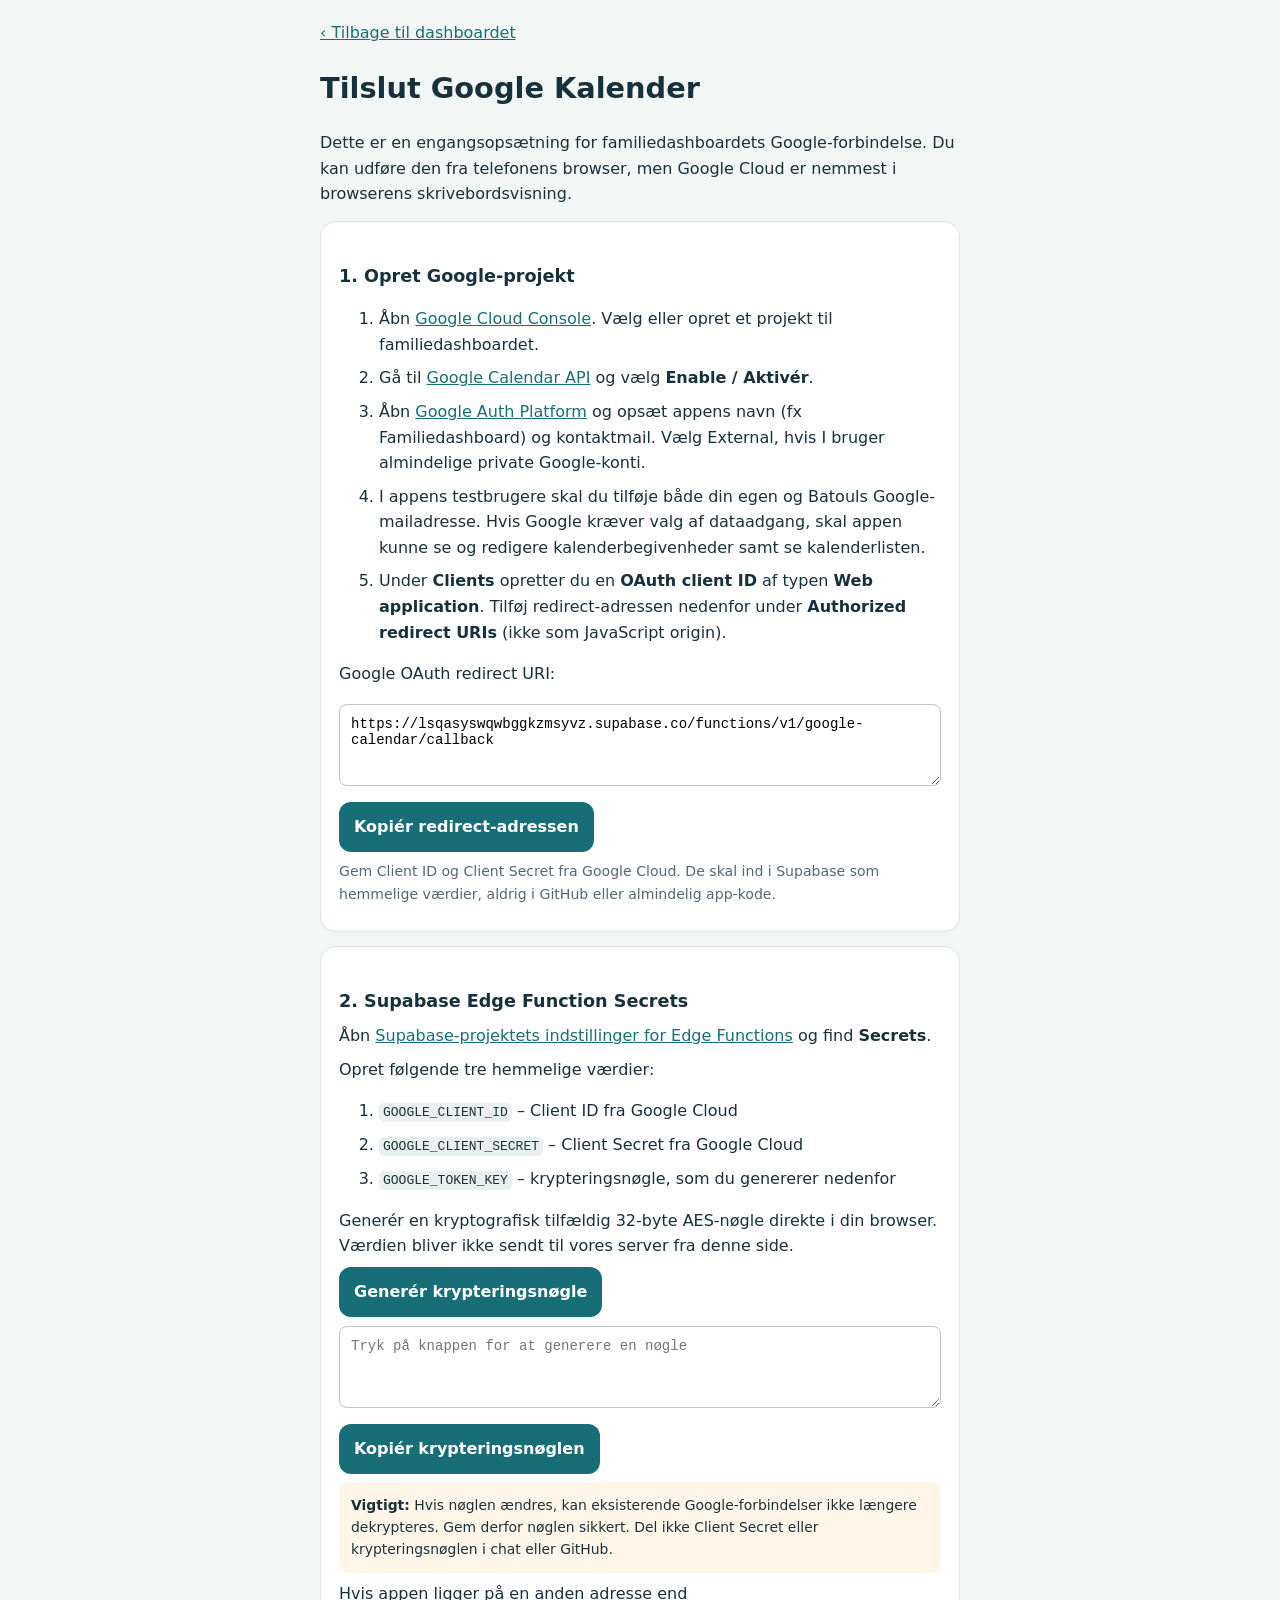
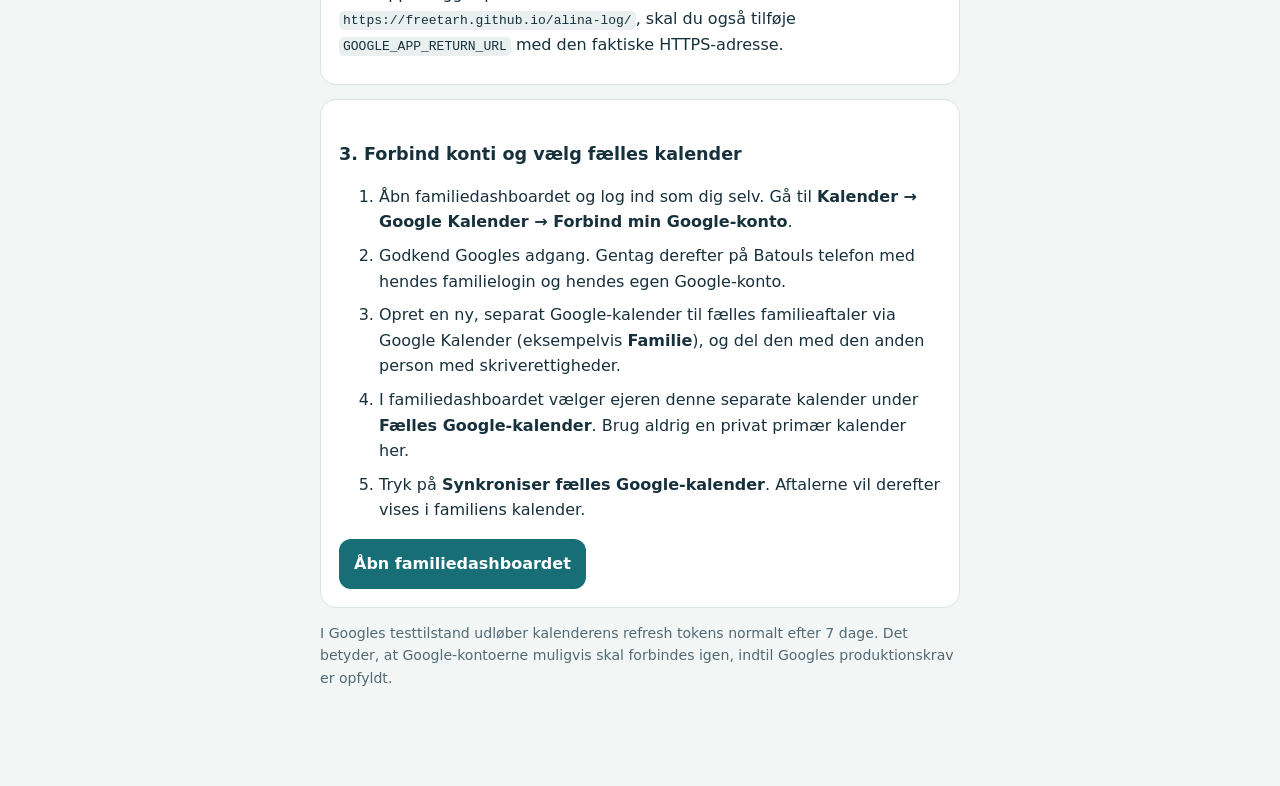
==== google-setup.html @ a7acccbc "Add phone-friendly Google OAuth setup guide and local encryption key generator" ====
<!doctype html>
<html lang="da"><head><meta charset="utf-8"><meta name="viewport" content="width=device-width,initial-scale=1,viewport-fit=cover"><title>Opsæt Google Kalender · Familiedashboard</title>
<style>:root{font-family:system-ui,-apple-system,sans-serif;color:#17313c;background:#f2f6f5}body{max-width:640px;margin:0 auto;padding:20px 16px 90px;line-height:1.6}h1{font-size:1.8rem}h2{font-size:1.1rem;margin:22px 0 8px}p{margin:8px 0}a{color:#176e76}li{margin:8px 0}code{overflow-wrap:anywhere;background:#e9f0ef;padding:2px 4px;border-radius:5px}.panel{padding:18px;margin:14px 0;background:white;border:1px solid #dae5e3;border-radius:16px}.btn{display:inline-block;border:0;border-radius:12px;padding:12px 15px;background:#176e76;color:white;font:inherit;font-weight:650;text-decoration:none;cursor:pointer}textarea{width:100%;box-sizing:border-box;min-height:82px;padding:11px;border-radius:8px;border:1px solid #bacbc9;resize:vertical;margin:9px 0;font:14px monospace}.note{font-size:.88rem;color:#526974}.warn{background:#fff6e7;border-radius:9px;padding:12px;font-size:.87rem}strong{font-weight:700}</style></head>
<body><a href="./">‹ Tilbage til dashboardet</a><h1>Tilslut Google Kalender</h1>
<p>Dette er en engangsopsætning for familiedashboardets Google-forbindelse. Du kan udføre den fra telefonens browser, men Google Cloud er nemmest i browserens skrivebordsvisning.</p>
<section class="panel"><h2>1. Opret Google-projekt</h2><ol>
<li>Åbn <a href="https://console.cloud.google.com/" target="_blank" rel="noopener">Google Cloud Console</a>. Vælg eller opret et projekt til familiedashboardet.</li>
<li>Gå til <a href="https://console.cloud.google.com/apis/library/calendar-json.googleapis.com" target="_blank" rel="noopener">Google Calendar API</a> og vælg <strong>Enable / Aktivér</strong>.</li>
<li>Åbn <a href="https://console.cloud.google.com/auth/overview" target="_blank" rel="noopener">Google Auth Platform</a> og opsæt appens navn (fx Familiedashboard) og kontaktmail. Vælg External, hvis I bruger almindelige private Google-konti.</li>
<li>I appens testbrugere skal du tilføje både din egen og Batouls Google-mailadresse. Hvis Google kræver valg af dataadgang, skal appen kunne se og redigere kalenderbegivenheder samt se kalenderlisten.</li>
<li>Under <strong>Clients</strong> opretter du en <strong>OAuth client ID</strong> af typen <strong>Web application</strong>. Tilføj redirect-adressen nedenfor under <strong>Authorized redirect URIs</strong> (ikke som JavaScript origin).</li>
</ol>
<p>Google OAuth redirect URI:</p><textarea id="redirect" readonly>https://lsqasyswqwbggkzmsyvz.supabase.co/functions/v1/google-calendar/callback</textarea>
<button class="btn" data-copy="redirect" type="button">Kopiér redirect-adressen</button>
<p class="note">Gem Client ID og Client Secret fra Google Cloud. De skal ind i Supabase som hemmelige værdier, aldrig i GitHub eller almindelig app-kode.</p></section>
<section class="panel"><h2>2. Supabase Edge Function Secrets</h2>
<p>Åbn <a href="https://supabase.com/dashboard/project/lsqasyswqwbggkzmsyvz/settings/functions" target="_blank" rel="noopener">Supabase-projektets indstillinger for Edge Functions</a> og find <strong>Secrets</strong>.</p>
<p>Opret følgende tre hemmelige værdier:</p>
<ol><li><code>GOOGLE_CLIENT_ID</code> – Client ID fra Google Cloud</li>
<li><code>GOOGLE_CLIENT_SECRET</code> – Client Secret fra Google Cloud</li>
<li><code>GOOGLE_TOKEN_KEY</code> – krypteringsnøgle, som du genererer nedenfor</li></ol>
<p>Generér en kryptografisk tilfældig 32-byte AES-nøgle direkte i din browser. Værdien bliver ikke sendt til vores server fra denne side.</p>
<button id="generate" class="btn" type="button">Generér krypteringsnøgle</button>
<textarea id="key" readonly placeholder="Tryk på knappen for at generere en nøgle"></textarea>
<button id="copy-key" data-copy="key" class="btn" type="button">Kopiér krypteringsnøglen</button>
<p class="warn"><strong>Vigtigt:</strong> Hvis nøglen ændres, kan eksisterende Google-forbindelser ikke længere dekrypteres. Gem derfor nøglen sikkert. Del ikke Client Secret eller krypteringsnøglen i chat eller GitHub.</p>
<p>Hvis appen ligger på en anden adresse end <code>https://freetarh.github.io/alina-log/</code>, skal du også tilføje <code>GOOGLE_APP_RETURN_URL</code> med den faktiske HTTPS-adresse.</p></section>
<section class="panel"><h2>3. Forbind konti og vælg fælles kalender</h2>
<ol><li>Åbn familiedashboardet og log ind som dig selv. Gå til <strong>Kalender → Google Kalender → Forbind min Google-konto</strong>.</li>
<li>Godkend Googles adgang. Gentag derefter på Batouls telefon med hendes familielogin og hendes egen Google-konto.</li>
<li>Opret en ny, separat Google-kalender til fælles familieaftaler via Google Kalender (eksempelvis <strong>Familie</strong>), og del den med den anden person med skriverettigheder.</li>
<li>I familiedashboardet vælger ejeren denne separate kalender under <strong>Fælles Google-kalender</strong>. Brug aldrig en privat primær kalender her.</li>
<li>Tryk på <strong>Synkroniser fælles Google-kalender</strong>. Aftalerne vil derefter vises i familiens kalender.</li></ol>
<a href="./" class="btn">Åbn familiedashboardet</a>
</section>
<p class="note">I Googles testtilstand udløber kalenderens refresh tokens normalt efter 7 dage. Det betyder, at Google-kontoerne muligvis skal forbindes igen, indtil Googles produktionskrav er opfyldt.</p>
<script>
const $=id=>document.getElementById(id);
$('generate').addEventListener('click',()=>{const bytes=crypto.getRandomValues(new Uint8Array(32));$('key').value=btoa(String.fromCharCode(...bytes));});
document.querySelectorAll('[data-copy]').forEach(button=>button.addEventListener('click',async()=>{const value=$(button.dataset.copy).value;if(!value)return;try{await navigator.clipboard.writeText(value);button.textContent='Kopieret';setTimeout(()=>button.textContent=button.dataset.copy==='key'?'Kopiér krypteringsnøglen':'Kopiér redirect-adressen',1600);}catch{ $(button.dataset.copy).focus();$(button.dataset.copy).select();}}));
</script></body></html>
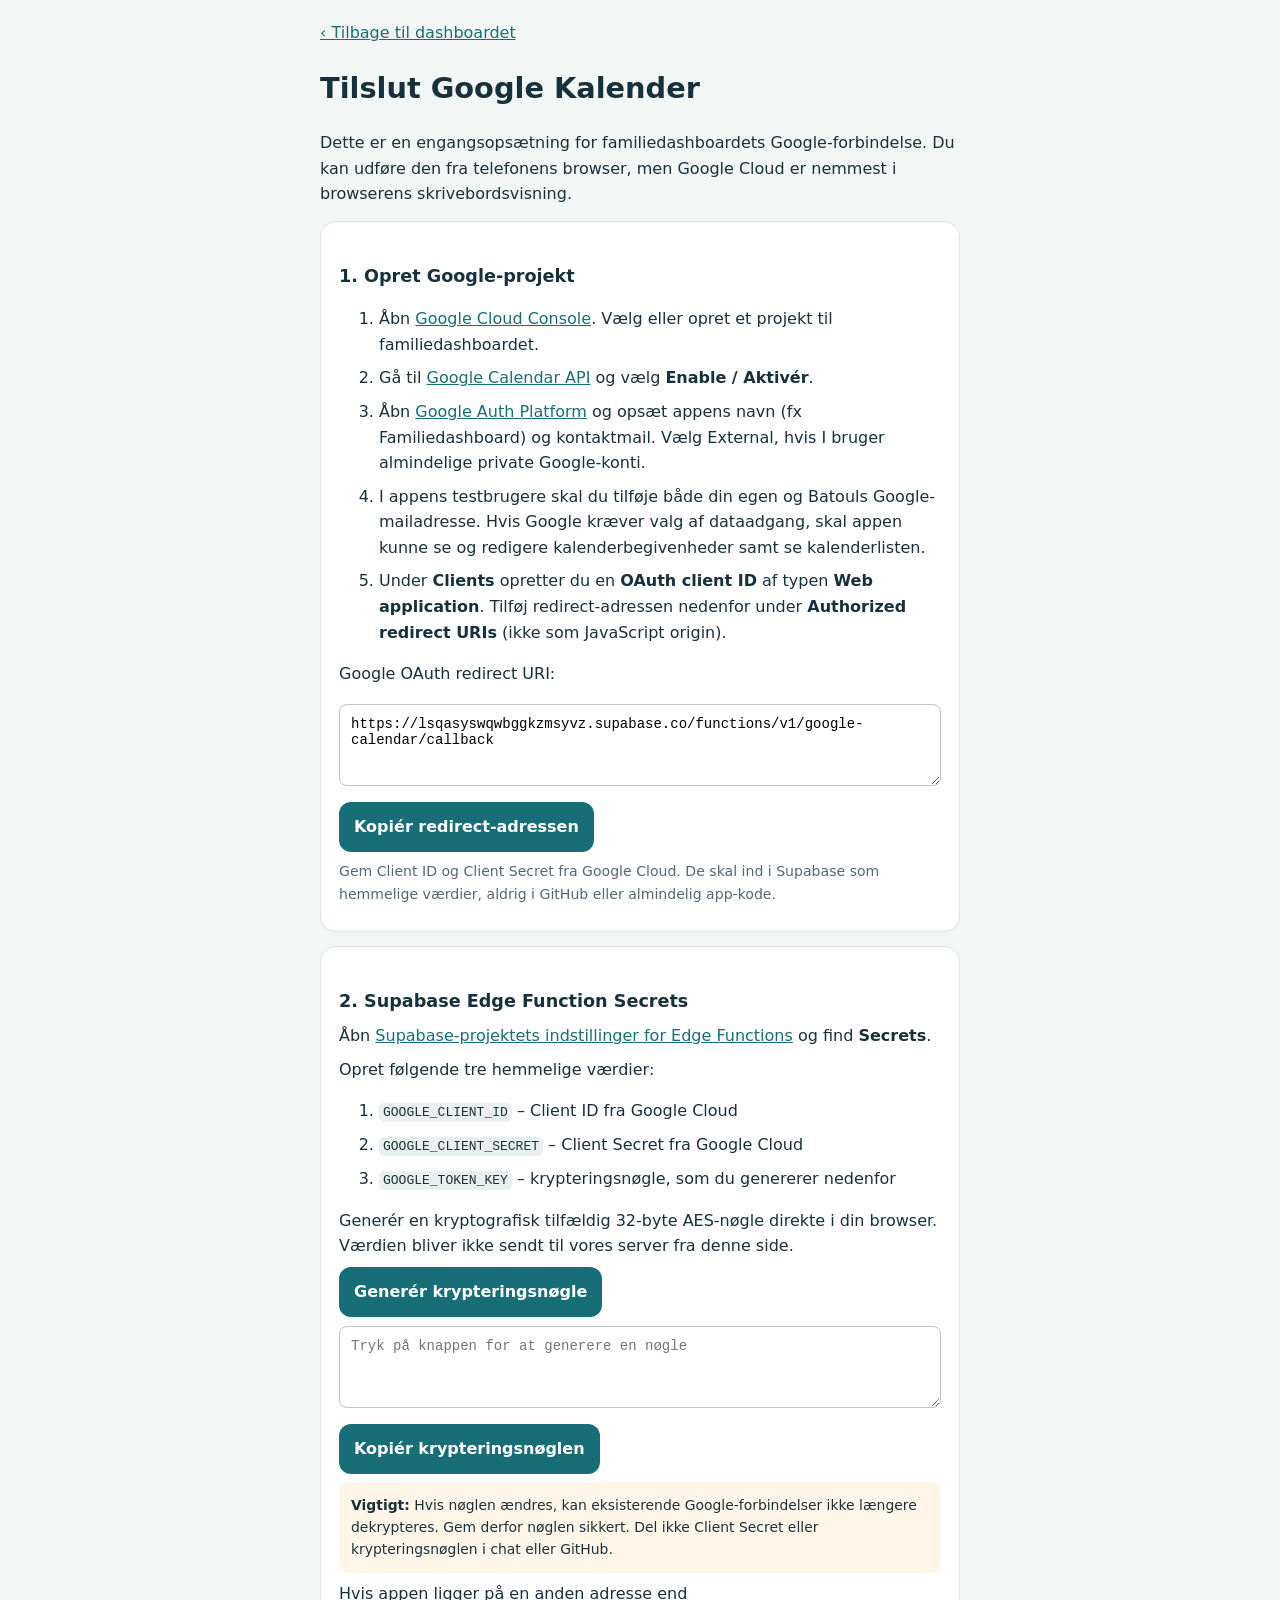
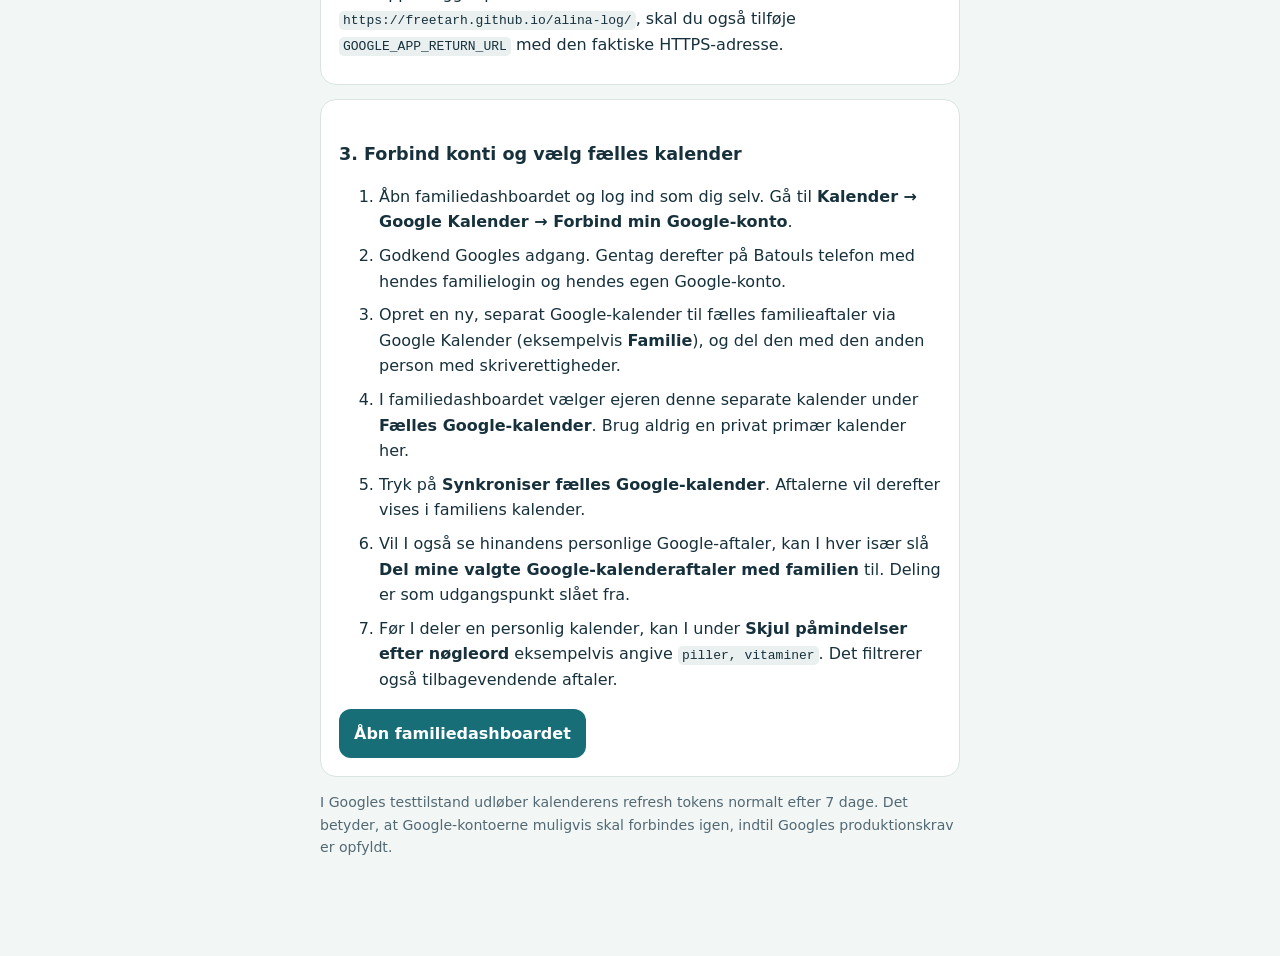
==== commit c0940e12: "Document optional family sharing and recurring-reminder keyword filters" ====
--- a/google-setup.html
+++ b/google-setup.html
@@ -30,7 +30,8 @@
 <li>Godkend Googles adgang. Gentag derefter på Batouls telefon med hendes familielogin og hendes egen Google-konto.</li>
 <li>Opret en ny, separat Google-kalender til fælles familieaftaler via Google Kalender (eksempelvis <strong>Familie</strong>), og del den med den anden person med skriverettigheder.</li>
 <li>I familiedashboardet vælger ejeren denne separate kalender under <strong>Fælles Google-kalender</strong>. Brug aldrig en privat primær kalender her.</li>
-<li>Tryk på <strong>Synkroniser fælles Google-kalender</strong>. Aftalerne vil derefter vises i familiens kalender.</li></ol>
+<li>Tryk på <strong>Synkroniser fælles Google-kalender</strong>. Aftalerne vil derefter vises i familiens kalender.</li><li>Vil I også se hinandens personlige Google-aftaler, kan I hver især slå <strong>Del mine valgte Google-kalenderaftaler med familien</strong> til. Deling er som udgangspunkt slået fra.</li>
+<li>Før I deler en personlig kalender, kan I under <strong>Skjul påmindelser efter nøgleord</strong> eksempelvis angive <code>piller, vitaminer</code>. Det filtrerer også tilbagevendende aftaler.</li></ol>
 <a href="./" class="btn">Åbn familiedashboardet</a>
 </section>
 <p class="note">I Googles testtilstand udløber kalenderens refresh tokens normalt efter 7 dage. Det betyder, at Google-kontoerne muligvis skal forbindes igen, indtil Googles produktionskrav er opfyldt.</p>
